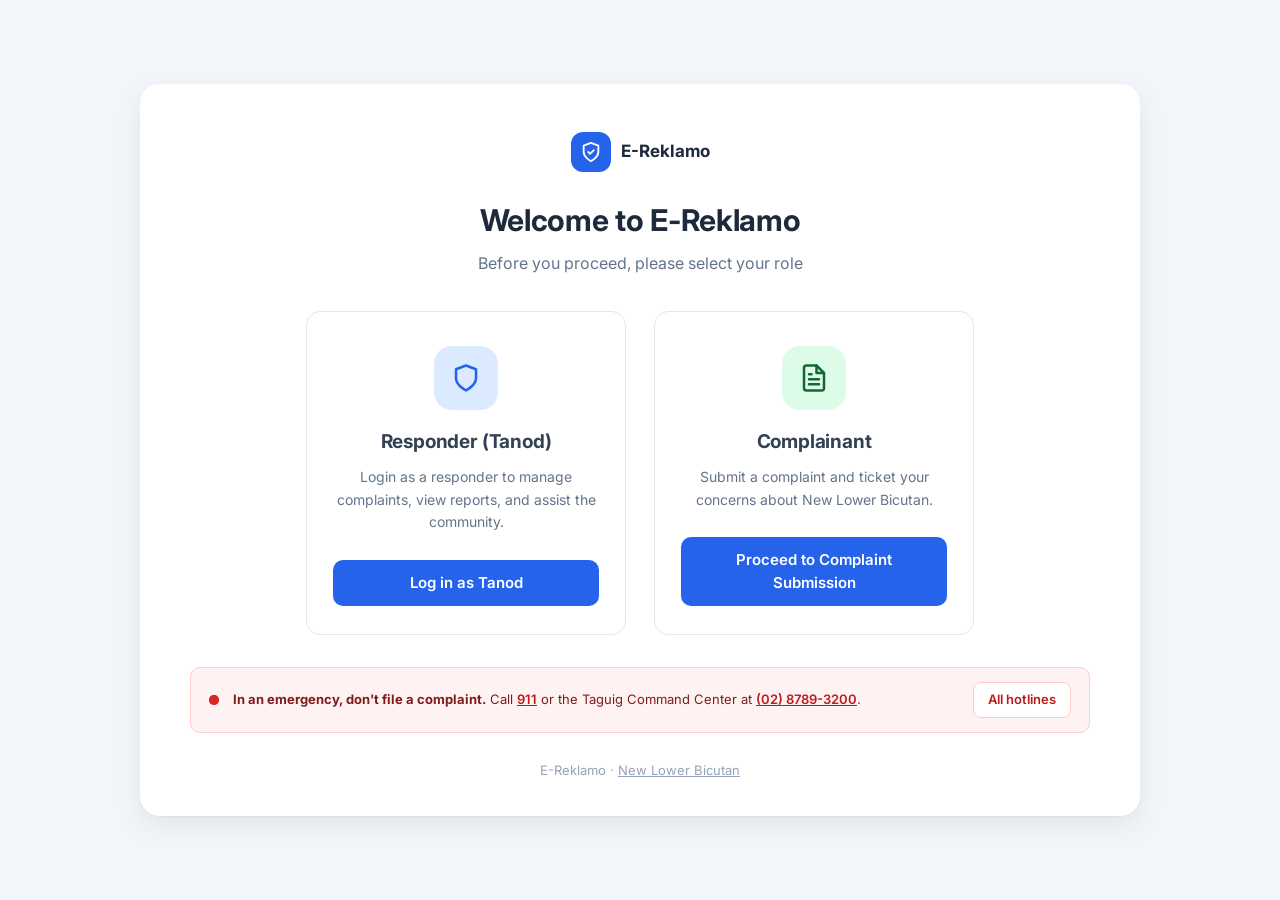
==== index.html @ d014d46d "Final" ====
<!DOCTYPE html>
<html lang="en">
<head>
    <meta charset="UTF-8">
    <meta name="viewport" content="width=device-width, initial-scale=1.0">
    <title>E-Reklamo</title>
    <link rel="preconnect" href="https://fonts.googleapis.com">
    <link rel="preconnect" href="https://fonts.gstatic.com" crossorigin>
    <link href="https://fonts.googleapis.com/css2?family=Inter:wght@400;500;600;700&display=swap" rel="stylesheet">
    <link rel="stylesheet" href="theme.css">
    <link rel="stylesheet" href="index.css">
</head>

<body>

    <div class="container">

        <div class="brand">
            <span class="brand-mark">
                <svg viewBox="0 0 24 24" fill="none" stroke="currentColor" stroke-width="2" stroke-linecap="round" stroke-linejoin="round" aria-hidden="true"><path d="M12 22s8-4 8-10V5l-8-3-8 3v7c0 6 8 10 8 10z"/><path d="m9 12 2 2 4-4"/></svg>
            </span>
            <span class="brand-name">E-Reklamo</span>
        </div>

        <h1>Welcome to E-Reklamo</h1>

        <p class="description">
            Before you proceed, please select your role
        </p>

        <div class="login-options">

            <!-- TANOD -->
            <div class="login-card admin">
                <div class="icon icon-blue">
                    <svg viewBox="0 0 24 24" fill="none" stroke="currentColor" stroke-width="2" stroke-linecap="round" stroke-linejoin="round" aria-hidden="true"><path d="M12 22s8-4 8-10V5l-8-3-8 3v7c0 6 8 10 8 10z"/></svg>
                </div>

                <h2>Responder (Tanod)</h2>

                <p>
                    Login as a responder to manage complaints,
                    view reports, and assist the community.
                </p>

                <a href="tanodlogin.html" class="login-btn">
                    Log in as Tanod
                </a>
            </div>

            <!-- COMPLAINANT -->
            <div class="login-card worker">
                <div class="icon icon-green">
                    <svg viewBox="0 0 24 24" fill="none" stroke="currentColor" stroke-width="2" stroke-linecap="round" stroke-linejoin="round" aria-hidden="true"><path d="M14 2H6a2 2 0 0 0-2 2v16a2 2 0 0 0 2 2h12a2 2 0 0 0 2-2V8z"/><path d="M14 2v6h6M16 13H8M16 17H8M10 9H8"/></svg>
                </div>

                <h2>Complainant</h2>

                <p>
                    Submit a complaint and ticket your concerns
                    about New Lower Bicutan.
                </p>

                <a href="complaintpage.html" class="login-btn">
                    Proceed to Complaint Submission
                </a>
            </div>

        </div>

        <!-- Emergency strip: the full list lives on the complaint page -->
        <div class="emergency">
            <span class="emergency-dot" aria-hidden="true"></span>
            <p>
                <strong>In an emergency, don't file a complaint.</strong>
                Call <a href="tel:911">911</a> or the Taguig Command Center at
                <a href="tel:0287893200">(02) 8789-3200</a>.
            </p>
            <a href="complaintpage.html#hotlines" class="emergency-link">All hotlines</a>
        </div>

        <footer>E-Reklamo · <a href="https://en.wikipedia.org/wiki/New_Lower_Bicutan">New Lower Bicutan</a></footer>

    </div>

</body>
</html>
---- theme.css ----
/* =====================================================================
   E-Reklamo shared theme
   Load this BEFORE each page's own stylesheet.
   Keeps the original look (soft grey background, white rounded cards,
   blue primary) and puts the colours, radii and shadows in one place.
   ===================================================================== */

:root {
    /* neutrals (same family as the original design) */
    --bg: #f2f5f9;
    --surface: #ffffff;
    --text: #1e293b;
    --text-2: #334155;
    --muted: #64748b;
    --subtle: #94a3b8;
    --border: #e2e8f0;
    --border-soft: #eef2f7;
    --field-bg: #f8fafc;

    /* primary blue */
    --primary: #2563eb;
    --primary-hover: #1e40af;
    --primary-dark: #072177;
    --primary-tint: #dbeafe;
    --primary-ring: rgba(37, 99, 235, 0.18);

    /* agency / status colours */
    --red: #dc2626;
    --red-dark: #b91c1c;
    --red-tint: #fee2e2;
    --green: #16a34a;
    --green-dark: #166534;
    --green-tint: #dcfce7;
    --amber: #d97706;
    --amber-tint: #fef3c7;
    --indigo: #4f46e5;
    --indigo-tint: #e0e7ff;
    --teal: #0d9488;
    --teal-tint: #ccfbf1;

    /* shape and depth */
    --radius-lg: 20px;
    --radius-md: 14px;
    --radius-sm: 10px;
    --shadow-sm: 0 1px 2px rgba(15, 23, 42, 0.05), 0 1px 3px rgba(15, 23, 42, 0.06);
    --shadow-md: 0 1px 2px rgba(15, 23, 42, 0.04), 0 10px 28px rgba(15, 23, 42, 0.07);
    --shadow-lg: 0 24px 50px rgba(15, 23, 42, 0.18);

    --font: "Inter", system-ui, -apple-system, "Segoe UI", Roboto, Arial, sans-serif;
}

* {
    margin: 0;
    padding: 0;
    box-sizing: border-box;
}

html {
    scroll-behavior: smooth;
    -webkit-text-size-adjust: 100%;
}

body {
    font-family: var(--font);
    background: var(--bg);
    color: var(--text);
    line-height: 1.5;
    -webkit-font-smoothing: antialiased;
}

input,
select,
textarea,
button {
    font: inherit;
}

h1, h2, h3 {
    letter-spacing: -0.01em;
}

:focus-visible {
    outline: 3px solid var(--primary-ring);
    outline-offset: 2px;
    border-radius: 6px;
}

/* ---------- brand mark (the shield used on every page) ---------- */
.brand-mark {
    display: inline-grid;
    place-items: center;
    width: 40px;
    height: 40px;
    flex-shrink: 0;
    border-radius: 12px;
    background: var(--primary);
    color: white;
}

.brand-mark svg {
    width: 22px;
    height: 22px;
}

/* ---------- buttons ---------- */
.btn {
    display: inline-flex;
    align-items: center;
    justify-content: center;
    gap: 8px;
    padding: 12px 24px;
    border: 1px solid transparent;
    border-radius: var(--radius-sm);
    background: var(--primary);
    color: white;
    font-size: 15px;
    font-weight: 600;
    text-decoration: none;
    cursor: pointer;
    transition: background 0.2s, border-color 0.2s, color 0.2s, transform 0.15s;
}

.btn:hover {
    background: var(--primary-hover);
}

.btn:active {
    transform: translateY(1px);
}

.btn svg {
    width: 18px;
    height: 18px;
}

.btn-outline {
    background: white;
    color: var(--text-2);
    border-color: var(--border);
}

.btn-outline:hover {
    background: var(--field-bg);
    color: var(--primary);
    border-color: var(--primary);
}


@media (prefers-reduced-motion: reduce) {
    *,
    *::before,
    *::after {
        animation-duration: 0.001ms !important;
        animation-delay: 0s !important;
        animation-iteration-count: 1 !important;
        transition-duration: 0.001ms !important;
        scroll-behavior: auto !important;
    }
}
---- index.css ----
body {
    min-height: 100vh;
    display: flex;
    align-items: center;
    justify-content: center;
    padding: 24px 0;
}

.container {
    width: 90%;
    max-width: 1000px;
    background: var(--surface);
    border-radius: var(--radius-lg);
    padding: 48px 50px 36px;
    box-shadow: var(--shadow-md);
    text-align: center;
}

.brand {
    display: inline-flex;
    align-items: center;
    gap: 10px;
    margin-bottom: 26px;
}

.brand-name {
    font-size: 17px;
    font-weight: 700;
    color: var(--text);
}

h1 {
    font-size: 30px;
    color: var(--text);
    margin-bottom: 8px;
}

.description {
    color: var(--muted);
    margin-bottom: 36px;
}

.login-options {
    display: flex;
    gap: 28px;
    justify-content: center;
}

.login-card {
    width: 100%;
    max-width: 320px;
    display: flex;
    flex-direction: column;
    align-items: center;
    padding: 34px 26px 28px;
    border: 1px solid var(--border);
    border-radius: var(--radius-md);
    transition: transform 0.25s ease, box-shadow 0.25s ease, border-color 0.25s ease;
}

.login-card:hover {
    transform: translateY(-4px);
    border-color: #cbd5e1;
    box-shadow: var(--shadow-md);
}

.icon {
    display: grid;
    place-items: center;
    width: 64px;
    height: 64px;
    margin-bottom: 18px;
    border-radius: 18px;
}

.icon svg {
    width: 30px;
    height: 30px;
}

.icon-blue {
    background: var(--primary-tint);
    color: var(--primary);
}

.icon-green {
    background: var(--green-tint);
    color: var(--green-dark);
}

.login-card h2 {
    font-size: 19px;
    color: var(--text-2);
    margin-bottom: 10px;
}

.login-card p {
    color: var(--muted);
    font-size: 14px;
    line-height: 1.6;
    margin-bottom: 26px;
}

.login-btn {
    display: block;
    width: 100%;
    margin-top: auto;
    text-decoration: none;
    background: var(--primary);
    color: white;
    padding: 12px;
    border-radius: var(--radius-sm);
    font-size: 15px;
    font-weight: 600;
    transition: background 0.2s, transform 0.15s;
}

.login-btn:hover {
    background: var(--primary-hover);
}

.login-btn:active {
    transform: translateY(1px);
}

/* ---------- emergency strip ---------- */
.emergency {
    display: flex;
    align-items: center;
    gap: 14px;
    margin-top: 32px;
    padding: 14px 18px;
    border: 1px solid #fecaca;
    border-radius: var(--radius-sm);
    background: #fef2f2;
    color: #7f1d1d;
    font-size: 13px;
    line-height: 1.5;
    text-align: left;
}

.emergency p {
    flex: 1;
}

.emergency a {
    color: var(--red-dark);
    font-weight: 600;
}

.emergency-dot {
    position: relative;
    width: 10px;
    height: 10px;
    flex-shrink: 0;
    border-radius: 50%;
    background: var(--red);
}

.emergency-dot::after {
    content: "";
    position: absolute;
    inset: 0;
    border-radius: 50%;
    background: var(--red);
    animation: dot-ping 1.8s ease-out infinite;
}

@keyframes dot-ping {
    0%   { transform: scale(1); opacity: 0.6; }
    100% { transform: scale(3); opacity: 0; }
}

.emergency-link {
    flex-shrink: 0;
    padding: 7px 14px;
    border-radius: 8px;
    background: white;
    border: 1px solid #fecaca;
    text-decoration: none;
    transition: background 0.2s;
}

.emergency-link:hover {
    background: var(--red-tint);
}

footer {
    margin-top: 28px;
    color: var(--subtle);
    font-size: 13px;
}

footer a {
    color: inherit;
}

footer a:hover {
    color: var(--primary);
}

@media (max-width: 700px) {
    .container {
        padding: 32px 20px 28px;
    }

    .login-options {
        flex-direction: column;
        align-items: center;
        gap: 18px;
    }

    .login-card {
        max-width: 360px;
    }

    .emergency {
        flex-direction: column;
        align-items: flex-start;
    }

    .emergency-link {
        align-self: stretch;
        text-align: center;
    }
}
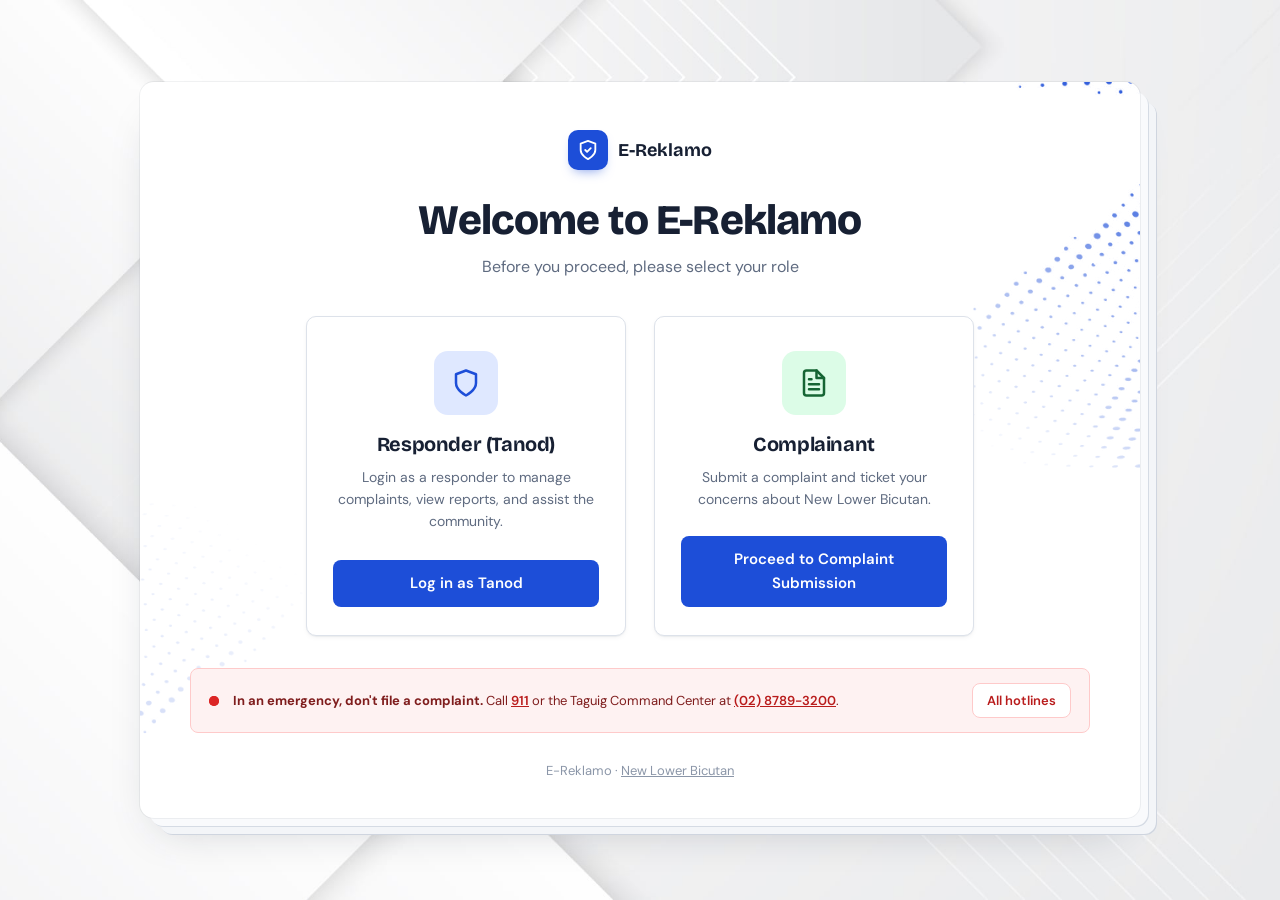
==== commit 721f5a88: "Final" ====
--- a/index.html
+++ b/index.html
@@ -6,7 +6,7 @@
     <title>E-Reklamo</title>
     <link rel="preconnect" href="https://fonts.googleapis.com">
     <link rel="preconnect" href="https://fonts.gstatic.com" crossorigin>
-    <link href="https://fonts.googleapis.com/css2?family=Inter:wght@400;500;600;700&display=swap" rel="stylesheet">
+    <link href="https://fonts.googleapis.com/css2?family=Bricolage+Grotesque:opsz,wght@12..96,600;12..96,700;12..96,800&family=DM+Sans:wght@400;500;600;700&display=swap" rel="stylesheet">
     <link rel="stylesheet" href="theme.css">
     <link rel="stylesheet" href="index.css">
 </head>
--- a/theme.css
+++ b/theme.css
@@ -1,28 +1,30 @@
 /* =====================================================================
    E-Reklamo shared theme
    Load this BEFORE each page's own stylesheet.
-   Keeps the original look (soft grey background, white rounded cards,
-   blue primary) and puts the colours, radii and shadows in one place.
+
+   Design idea: layered white paper (Background.jpg) as the backdrop,
+   main cards drawn as stacked sheets, and one halftone wave (halftone.png,
+   made from bg.jpg) as the single decorative moment on each page.
    ===================================================================== */
 
 :root {
-    /* neutrals (same family as the original design) */
-    --bg: #f2f5f9;
+    /* paper neutrals */
+    --bg: #eceef1;
     --surface: #ffffff;
-    --text: #1e293b;
-    --text-2: #334155;
-    --muted: #64748b;
-    --subtle: #94a3b8;
-    --border: #e2e8f0;
-    --border-soft: #eef2f7;
-    --field-bg: #f8fafc;
+    --text: #172033;
+    --text-2: #2f3b52;
+    --muted: #5f6b80;
+    --subtle: #8b96a8;
+    --border: #dde2ea;
+    --border-soft: #eaeef4;
+    --field-bg: #f7f9fb;
 
-    /* primary blue */
-    --primary: #2563eb;
-    --primary-hover: #1e40af;
-    --primary-dark: #072177;
-    --primary-tint: #dbeafe;
-    --primary-ring: rgba(37, 99, 235, 0.18);
+    /* primary: a deeper cobalt so it holds up against the white sheets */
+    --primary: #1d4ed8;
+    --primary-hover: #1e3a8a;
+    --primary-dark: #0c1f66;
+    --primary-tint: #dfe8ff;
+    --primary-ring: rgba(29, 78, 216, 0.2);
 
     /* agency / status colours */
     --red: #dc2626;
@@ -38,15 +40,27 @@
     --teal: #0d9488;
     --teal-tint: #ccfbf1;
 
-    /* shape and depth */
-    --radius-lg: 20px;
-    --radius-md: 14px;
-    --radius-sm: 10px;
-    --shadow-sm: 0 1px 2px rgba(15, 23, 42, 0.05), 0 1px 3px rgba(15, 23, 42, 0.06);
-    --shadow-md: 0 1px 2px rgba(15, 23, 42, 0.04), 0 10px 28px rgba(15, 23, 42, 0.07);
-    --shadow-lg: 0 24px 50px rgba(15, 23, 42, 0.18);
+    /* shape: big sheets are crisper than small controls */
+    --radius-lg: 14px;
+    --radius-md: 10px;
+    --radius-sm: 8px;
 
-    --font: "Inter", system-ui, -apple-system, "Segoe UI", Roboto, Arial, sans-serif;
+    /* depth: paper lying on paper */
+    --shadow-sm: 0 1px 1px rgba(23, 32, 51, 0.05), 0 2px 6px -2px rgba(23, 32, 51, 0.08);
+    --shadow-md: 0 0 0 1px rgba(23, 32, 51, 0.04), 0 1px 1px rgba(23, 32, 51, 0.05), 0 8px 18px -10px rgba(23, 32, 51, 0.16), 0 24px 40px -28px rgba(23, 32, 51, 0.18);
+    --shadow-lg: 0 24px 50px rgba(23, 32, 51, 0.2);
+
+    /* two extra sheets peeking out behind a card (used on the hero / main cards) */
+    --stack:
+        0 0 0 1px rgba(23, 32, 51, 0.06),
+        9px 9px 0 -1px #f9fafc,
+        10px 10px 0 -1px #d5dbe4,
+        18px 18px 0 -2px #f3f5f8,
+        19px 19px 0 -2px #cfd5df,
+        0 26px 44px -22px rgba(23, 32, 51, 0.28);
+
+    --font: "DM Sans", system-ui, -apple-system, "Segoe UI", Roboto, Arial, sans-serif;
+    --font-display: "Bricolage Grotesque", "DM Sans", system-ui, -apple-system, "Segoe UI", sans-serif;
 }
 
 * {
@@ -64,8 +78,18 @@
     font-family: var(--font);
     background: var(--bg);
     color: var(--text);
-    line-height: 1.5;
+    line-height: 1.55;
     -webkit-font-smoothing: antialiased;
+}
+
+/* the paper backdrop: fixed, so it stays put while the content scrolls */
+body::before {
+    content: "";
+    position: fixed;
+    inset: 0;
+    z-index: -1;
+    background: var(--bg) url("Background.jpg") center / cover no-repeat;
+    pointer-events: none;
 }
 
 input,
@@ -76,7 +100,9 @@
 }
 
 h1, h2, h3 {
-    letter-spacing: -0.01em;
+    font-family: var(--font-display);
+    letter-spacing: -0.02em;
+    line-height: 1.15;
 }
 
 :focus-visible {
@@ -92,9 +118,10 @@
     width: 40px;
     height: 40px;
     flex-shrink: 0;
-    border-radius: 12px;
+    border-radius: 10px;
     background: var(--primary);
     color: white;
+    box-shadow: 0 6px 12px -6px rgba(29, 78, 216, 0.6);
 }
 
 .brand-mark svg {
--- a/index.css
+++ b/index.css
@@ -3,17 +3,52 @@
     display: flex;
     align-items: center;
     justify-content: center;
-    padding: 24px 0;
-}
-
+    padding: 40px 0;
+}
+
+/* the main sheet: two more sheets peek out behind it, halftone wave in the corners */
 .container {
+    position: relative;
+    overflow: hidden;
     width: 90%;
     max-width: 1000px;
     background: var(--surface);
     border-radius: var(--radius-lg);
     padding: 48px 50px 36px;
-    box-shadow: var(--shadow-md);
+    box-shadow: var(--stack);
     text-align: center;
+}
+
+.container::before,
+.container::after {
+    content: "";
+    position: absolute;
+    width: 620px;
+    height: 620px;
+    background: url("halftone.png") center / contain no-repeat;
+    pointer-events: none;
+}
+
+.container::after {
+    top: -230px;
+    right: -170px;
+    opacity: 0.9;
+    -webkit-mask-image: linear-gradient(215deg, #000 38%, transparent 78%);
+    mask-image: linear-gradient(215deg, #000 38%, transparent 78%);
+}
+
+.container::before {
+    bottom: -300px;
+    left: -230px;
+    opacity: 0.3;
+    transform: rotate(180deg);
+    -webkit-mask-image: linear-gradient(215deg, #000 38%, transparent 78%);
+    mask-image: linear-gradient(215deg, #000 38%, transparent 78%);
+}
+
+.container > * {
+    position: relative;
+    z-index: 1;
 }
 
 .brand {
@@ -24,15 +59,17 @@
 }
 
 .brand-name {
-    font-size: 17px;
+    font-family: var(--font-display);
+    font-size: 18px;
     font-weight: 700;
     color: var(--text);
 }
 
 h1 {
-    font-size: 30px;
+    font-size: clamp(30px, 4.5vw, 42px);
+    font-weight: 800;
     color: var(--text);
-    margin-bottom: 8px;
+    margin-bottom: 10px;
 }
 
 .description {
@@ -55,12 +92,14 @@
     padding: 34px 26px 28px;
     border: 1px solid var(--border);
     border-radius: var(--radius-md);
+    background: var(--surface);
+    box-shadow: var(--shadow-sm);
     transition: transform 0.25s ease, box-shadow 0.25s ease, border-color 0.25s ease;
 }
 
 .login-card:hover {
     transform: translateY(-4px);
-    border-color: #cbd5e1;
+    border-color: #c3cddd;
     box-shadow: var(--shadow-md);
 }
 
@@ -70,7 +109,7 @@
     width: 64px;
     height: 64px;
     margin-bottom: 18px;
-    border-radius: 18px;
+    border-radius: 14px;
 }
 
 .icon svg {
@@ -89,8 +128,8 @@
 }
 
 .login-card h2 {
-    font-size: 19px;
-    color: var(--text-2);
+    font-size: 20px;
+    color: var(--text);
     margin-bottom: 10px;
 }
 
@@ -174,7 +213,7 @@
 .emergency-link {
     flex-shrink: 0;
     padding: 7px 14px;
-    border-radius: 8px;
+    border-radius: var(--radius-sm);
     background: white;
     border: 1px solid #fecaca;
     text-decoration: none;
@@ -200,8 +239,24 @@
 }
 
 @media (max-width: 700px) {
+    body {
+        padding: 24px 0;
+    }
+
     .container {
         padding: 32px 20px 28px;
+        box-shadow: var(--shadow-md);
+    }
+
+    .container::after {
+        width: 420px;
+        height: 420px;
+        top: -150px;
+        right: -150px;
+    }
+
+    .container::before {
+        display: none;
     }
 
     .login-options {
